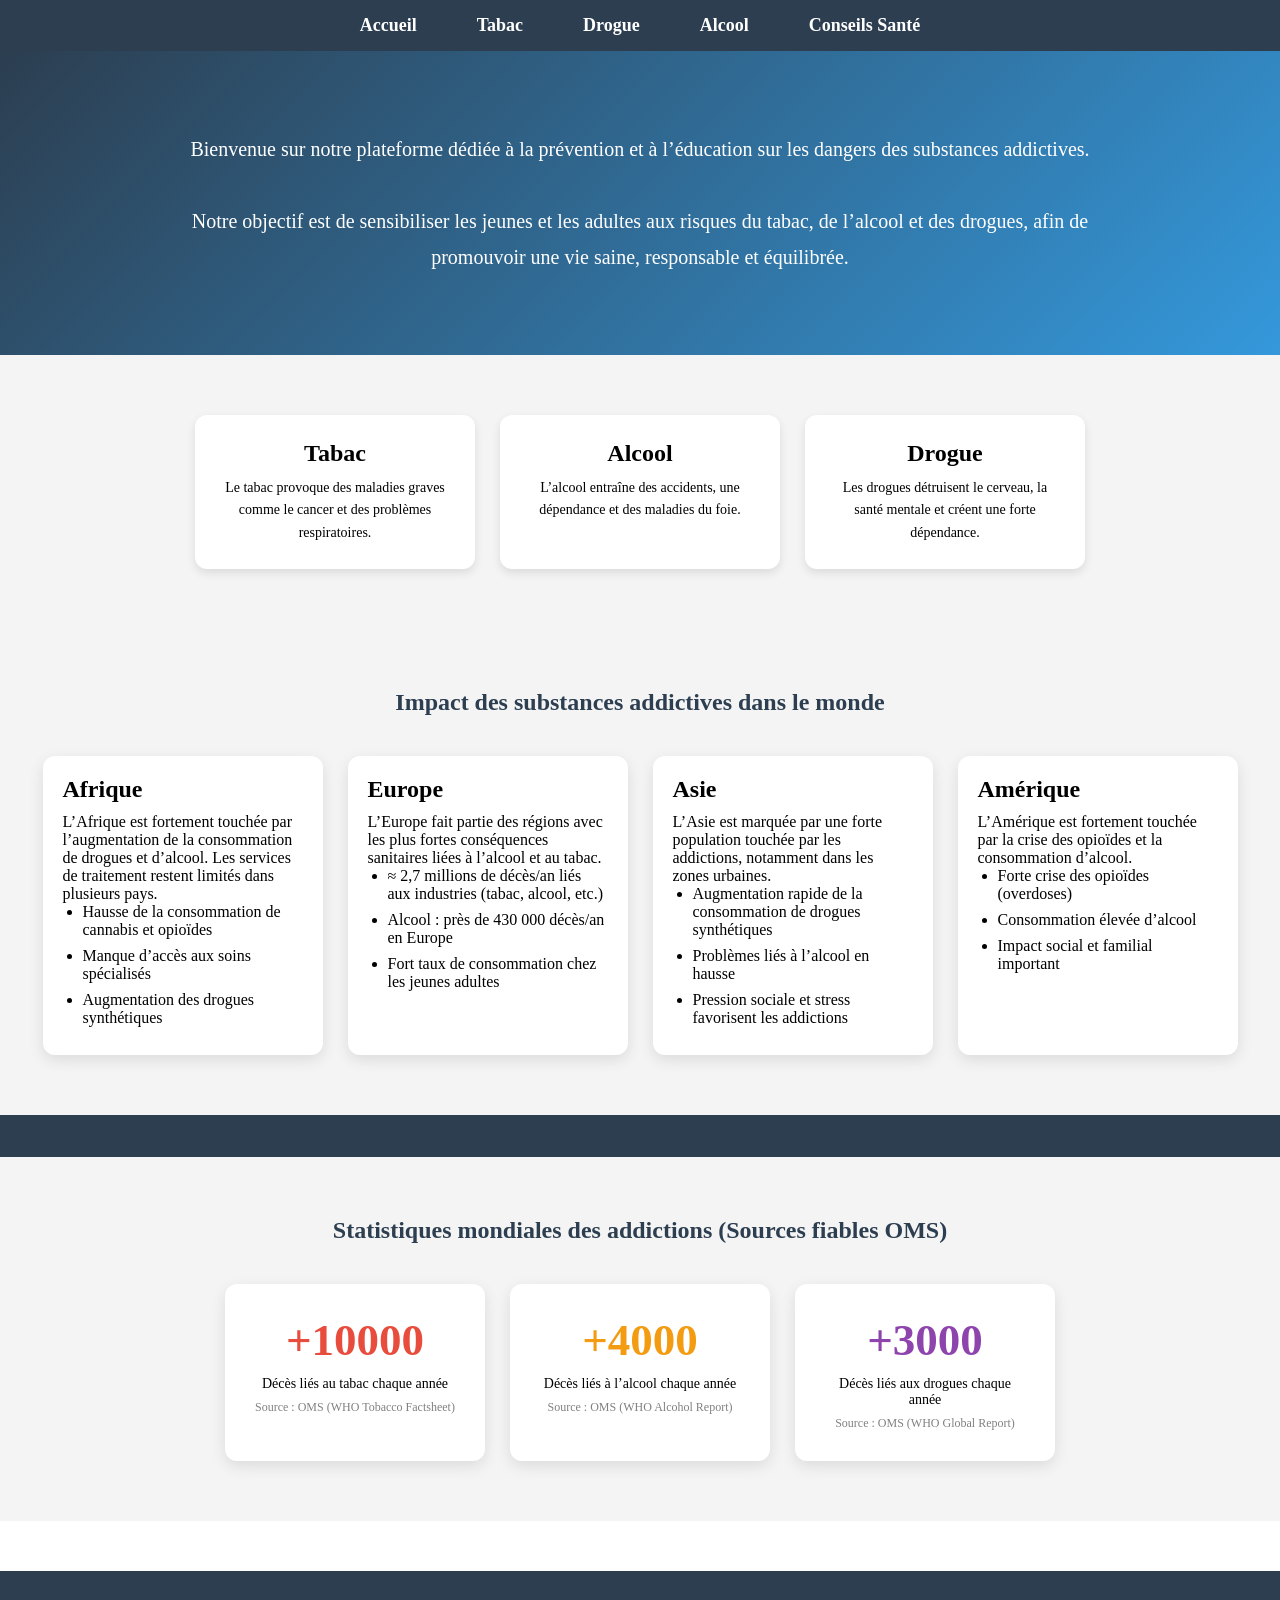
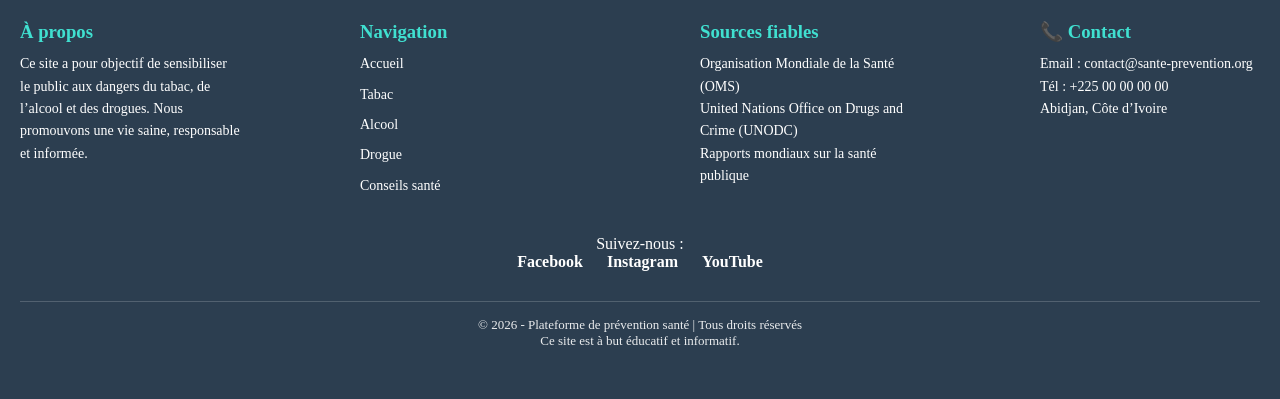
==== index.html @ 582581a9 "april_ project" ====
<!DOCTYPE html>
<html lang="en">
<head>
    <meta charset="UTF-8">
    <meta name="viewport" content="width=device-width, initial-scale=1.0">
    <title>Document</title>
    <link rel="stylesheet" href="style.css">
</head>
<body>
    <nav>
        <div class="navbar">
            <ul>
                <li><a href="#">Accueil</a></li>
                 <li><a href="#"> Tabac</a></li>
                <li><a href="#"> Drogue</a></li>
                <li><a href="#">Alcool</a></li>
                 <li><a href="#">Conseils Santé</a></li>
            </ul>
        </div>
    </nav>
   <header class="hero-header">
    <div class="text-anim">
        <p>
            Bienvenue sur notre plateforme dédiée à la prévention et à l’éducation sur les dangers des substances addictives.  
            <br><br>
            Notre objectif est de sensibiliser les jeunes et les adultes aux risques du tabac, de l’alcool et des drogues,  
            afin de promouvoir une vie saine, responsable et équilibrée.
        </p>
    </div>
</header>
<section class="container">

    <div class="box">
        <h2>Tabac</h2>
        <p>Le tabac provoque des maladies graves comme le cancer et des problèmes respiratoires.</p>
    </div>

    <div class="box">
        <h2>Alcool</h2>
        <p>L’alcool entraîne des accidents, une dépendance et des maladies du foie.</p>
    </div>

    <div class="box">
        <h2>Drogue</h2>
        <p>Les drogues détruisent le cerveau, la santé mentale et créent une forte dépendance.</p>
    </div>

</section>
<section class="stats-section">

    <h1>Impact des substances addictives dans le monde</h1>

    <div class="stats-container">

        <div class="stat-box">
            <h2>Afrique</h2>
            <p>
                L’Afrique est fortement touchée par l’augmentation de la consommation de drogues et d’alcool.  
                Les services de traitement restent limités dans plusieurs pays.
            </p>
            <ul>
                <li>Hausse de la consommation de cannabis et opioïdes</li>
                <li>Manque d’accès aux soins spécialisés</li>
                <li>Augmentation des drogues synthétiques</li>
            </ul>
        </div>

        <div class="stat-box">
            <h2>Europe</h2>
            <p>
                L’Europe fait partie des régions avec les plus fortes conséquences sanitaires liées à l’alcool et au tabac.
            </p>
            <ul>
                <li>≈ 2,7 millions de décès/an liés aux industries (tabac, alcool, etc.)</li>
                <li>Alcool : près de 430 000 décès/an en Europe</li>
                <li>Fort taux de consommation chez les jeunes adultes</li>
            </ul>
        </div>

        <div class="stat-box">
            <h2>Asie</h2>
            <p>
                L’Asie est marquée par une forte population touchée par les addictions, notamment dans les zones urbaines.
            </p>
            <ul>
                <li>Augmentation rapide de la consommation de drogues synthétiques</li>
                <li>Problèmes liés à l’alcool en hausse</li>
                <li>Pression sociale et stress favorisent les addictions</li>
            </ul>
        </div>

        <div class="stat-box">
            <h2>Amérique</h2>
            <p>
                L’Amérique est fortement touchée par la crise des opioïdes et la consommation d’alcool.
            </p>
            <ul>
                <li>Forte crise des opioïdes (overdoses)</li>
                <li>Consommation élevée d’alcool</li>
                <li>Impact social et familial important</li>
            </ul>
        </div>

    </div>

</section>
<div class="marquee">
    <p>
         La prévention des addictions est essentielle pour protéger la jeunesse •
         Tabac dangereux pour la santé •
        L’alcool peut causer des maladies graves •
        Les drogues détruisent le cerveau •
    </p>
</div>
<section class="counter-section">

    <h2>Statistiques mondiales des addictions (Sources fiables OMS)</h2>

    <div class="counter-container">

        <!-- TABAC -->
        <div class="counter-box tabac">
            <span class="counter" data-target="7000000">+10000</span>
            <p>Décès liés au tabac chaque année</p>
            <small>Source : OMS (WHO Tobacco Factsheet)</small>
        </div>

        <!-- ALCOOL -->
        <div class="counter-box alcool">
            <span class="counter" data-target="2600000">+4000</span>
            <p>Décès liés à l’alcool chaque année</p>
            <small>Source : OMS (WHO Alcohol Report)</small>
        </div>

        <!-- DROGUE -->
        <div class="counter-box drogue">
            <span class="counter" data-target="600000">+3000</span>
            <p> Décès liés aux drogues chaque année</p>
            <small>Source : OMS (WHO Global Report)</small>
        </div>

    </div>

</section>
<footer class="footer">

    <div class="footer-container">

        <!-- ABOUT -->
        <div class="footer-box">
            <h3> À propos</h3>
            <p>
                Ce site a pour objectif de sensibiliser le public aux dangers du tabac, de l’alcool et des drogues.  
                Nous promouvons une vie saine, responsable et informée.
            </p>
        </div>

        <!-- NAVIGATION -->
        <div class="footer-box">
            <h3> Navigation</h3>
            <ul>
                <li><a href="#accueil">Accueil</a></li>
                <li><a href="#tabac">Tabac</a></li>
                <li><a href="#alcool">Alcool</a></li>
                <li><a href="#drogue">Drogue</a></li>
                <li><a href="#conseils">Conseils santé</a></li>
            </ul>
        </div>

        <!-- SOURCES -->
        <div class="footer-box">
            <h3>Sources fiables</h3>
            <p>
                Organisation Mondiale de la Santé (OMS)<br>
                United Nations Office on Drugs and Crime (UNODC)<br>
                Rapports mondiaux sur la santé publique
            </p>
        </div>

        <!-- CONTACT -->
        <div class="footer-box">
            <h3>📞 Contact</h3>
            <p>Email : contact@sante-prevention.org</p>
            <p>Tél : +225 00 00 00 00</p>
            <p>Abidjan, Côte d’Ivoire</p>
        </div>

    </div>

    <!-- SOCIAL -->
    <div class="footer-social">
        <p> Suivez-nous :</p>
        <div class="icons">
            <a href="#">Facebook</a>
            <a href="#">Instagram</a>
            <a href="#">YouTube</a>
        </div>
    </div>

    <!-- BOTTOM -->
    <div class="footer-bottom">
        <p>© 2026 - Plateforme de prévention santé | Tous droits réservés</p>
        <p>Ce site est à but éducatif et informatif.</p>
    </div>

</footer>
</html>
---- style.css ----
*{
    box-sizing: border-box;
    margin: 0;
    padding: 0;
}
nav {
    background-color: #2c3e50;
    padding: 15px 0;
}


.navbar {
    width: 90%;
    margin: auto;
}

.navbar ul {
    list-style: none;
    display: flex;           
    justify-content: center;    
    align-items: center;        
    gap: 30px;                   
    margin: 0;
    padding: 0;
}

/* Élément de la liste */
.navbar ul li {
    display: inline;
}

/* Liens */
.navbar ul li a {
    text-decoration: none;
    color: white;
    font-size: 18px;
    font-weight: bold;
    padding: 10px 15px;
    transition: 0.3s;
    border-radius: 8px;
}

/* Effet au survol */
.navbar ul li a:hover {
    background-color: #3498db;
    color: white;
}.hero-header {
    background: linear-gradient(135deg, #2c3e50, #3498db);
    color: white;
    text-align: center;
    padding: 80px 20px;
    overflow: hidden;
}

/* Animation du texte */
.text-anim p {
    font-size: 20px;
    max-width: 900px;
    margin: auto;
    line-height: 1.8;

    animation: fadeSlide 2s ease-in-out;
}

/* Effet professionnel */
@keyframes fadeSlide {
    from {
        opacity: 0;
        transform: translateY(30px);
    }
    to {
        opacity: 1;
        transform: translateY(0);
    }
}

/* Petit effet sur les mots importants (optionnel) */
.text-anim p strong {
    color: #f1c40f;
}
.container {
    display: flex;
    justify-content: center;
    gap: 25px;
    flex-wrap: wrap; /* responsive mobile */
    padding: 60px 20px;
    background: #f4f4f4;
}

/* CARTES */
.box {
    width: 280px;
    background: white;
    padding: 25px;
    border-radius: 12px;
    text-align: center;
    box-shadow: 0 4px 10px rgba(0,0,0,0.1);
    transition: all 0.3s ease;
    cursor: pointer;
}

/* SURVOL (HOVER) */
.box:hover {
    transform: scale(1.08);
    background: #7298b1;
    color: white;
    box-shadow: 0 10px 25px rgba(0,0,0,0.3);
}

/* TITRES */
.box h2 {
    margin-bottom: 10px;
}

/* TEXTE */
.box p {
    font-size: 14px;
    line-height: 1.6;
}
.stats-section {
    padding: 60px 20px;
    background: #f4f4f4;
    text-align: center;
}

.stats-section h1 {
    color: #2c3e50;
    margin-bottom: 40px;
}

.stats-container {
    display: flex;
    justify-content: center;
    gap: 25px;
    flex-wrap: wrap; /* responsive */
}

/* CARTES */
.stat-box {
    width: 280px;
    background: white;
    padding: 20px;
    border-radius: 12px;
    box-shadow: 0 5px 15px rgba(0,0,0,0.1);
    transition: 0.3s ease;
    text-align: left;
}

/* HOVER PRO */
.stat-box:hover {
    transform: translateY(-10px);
    background: #7298b1;
    color: white;
}

/* TITRES */
.stat-box h2 {
    margin-bottom: 10px;
}

/* LISTE */
.stat-box ul {
    padding-left: 20px;
}

.stat-box li {
    margin-bottom: 8px;
}
.marquee {
    background: #2c3e50;
    color: white;
    overflow: hidden;
    white-space: nowrap;
    padding: 12px 0;

}

.marquee p {
    display: inline-block;
    padding-left: 100%;
    animation: scrollText 25s linear infinite;
    font-weight: bold;
}

/* animation */
@keyframes scrollText {
    0% {
        transform: translateX(0);
    }
    100% {
        transform: translateX(-100%);
    }
}
.counter-section {
    text-align: center;
    padding: 60px 20px;
    background: #f4f4f4;
}

.counter-section h2 {
    color: #2c3e50;
    margin-bottom: 40px;
}

.counter-container {
    display: flex;
    justify-content: center;
    gap: 25px;
    flex-wrap: wrap;
}

/* BASE CARD */
.counter-box {
    background: white;
    padding: 30px;
    border-radius: 12px;
    width: 260px;
    box-shadow: 0 5px 15px rgba(0,0,0,0.1);
    transition: 0.3s ease;
}

.counter-box:hover {
    transform: translateY(-10px);
}

/* NUMBERS */
.counter {
    font-size: 45px;
    font-weight: bold;
    display: block;
    margin-bottom: 10px;
}

/* TEXT */
.counter-box p {
    font-size: 14px;
    margin-bottom: 5px;
}

.counter-box small {
    font-size: 12px;
    color: gray;
}

/* COLORS */
.tabac .counter {
    color: #e74c3c;
}

.alcool .counter {
    color: #f39c12;
}

.drogue .counter {
    color: #8e44ad;
}
.footer {
    background: #2c3e50;
    color: white;
    padding: 50px 20px;
    margin-top: 50px;
}

/* CONTENEUR */
.footer-container {
    display: flex;
    justify-content: space-between;
    flex-wrap: wrap;
    gap: 30px;
}

/* BLOCS */
.footer-box {
    width: 220px;
}

.footer-box h3 {
    margin-bottom: 10px;
    color: turquoise;
}

.footer-box p,
.footer-box ul {
    font-size: 14px;
    line-height: 1.6;
}

/* LINKS */
.footer-box ul {
    list-style: none;
    padding: 0;
}

.footer-box ul li {
    margin-bottom: 8px;
}

.footer-box ul li a {
    color: white;
    text-decoration: none;
    transition: 0.3s;
}

.footer-box ul li a:hover {
    color: turquoise;
}

/* SOCIAL */
.footer-social {
    text-align: center;
    margin-top: 30px;
}

.footer-social .icons a {
    margin: 0 10px;
    color: white;
    text-decoration: none;
    font-weight: bold;
}

.footer-social .icons a:hover {
    color: blue;
}

/* BOTTOM */
.footer-bottom {
    text-align: center;
    margin-top: 30px;
    border-top: 1px solid rgba(255,255,255,0.2);
    padding-top: 15px;
    font-size: 13px;
    opacity: 0.9;
}
@media screen and (max-width: 768px) {

    /* NAVBAR */
    .navbar ul {
        flex-direction: column;
        gap: 10px;
    }

    /* HERO TEXT */
    .text-anim p {
        font-size: 16px;
        padding: 0 10px;
    }

    /* CARTES */
    .box,
    .stat-box,
    .counter-box {
        width: 90%;
    }

    /* ALIGNEMENTS */
    .container,
    .stats-container,
    .counter-container,
    .footer-container {
        flex-direction: column;
        align-items: center;
    }

    /* FOOTER */
    .footer-box {
        width: 100%;
        text-align: center;
    }
}
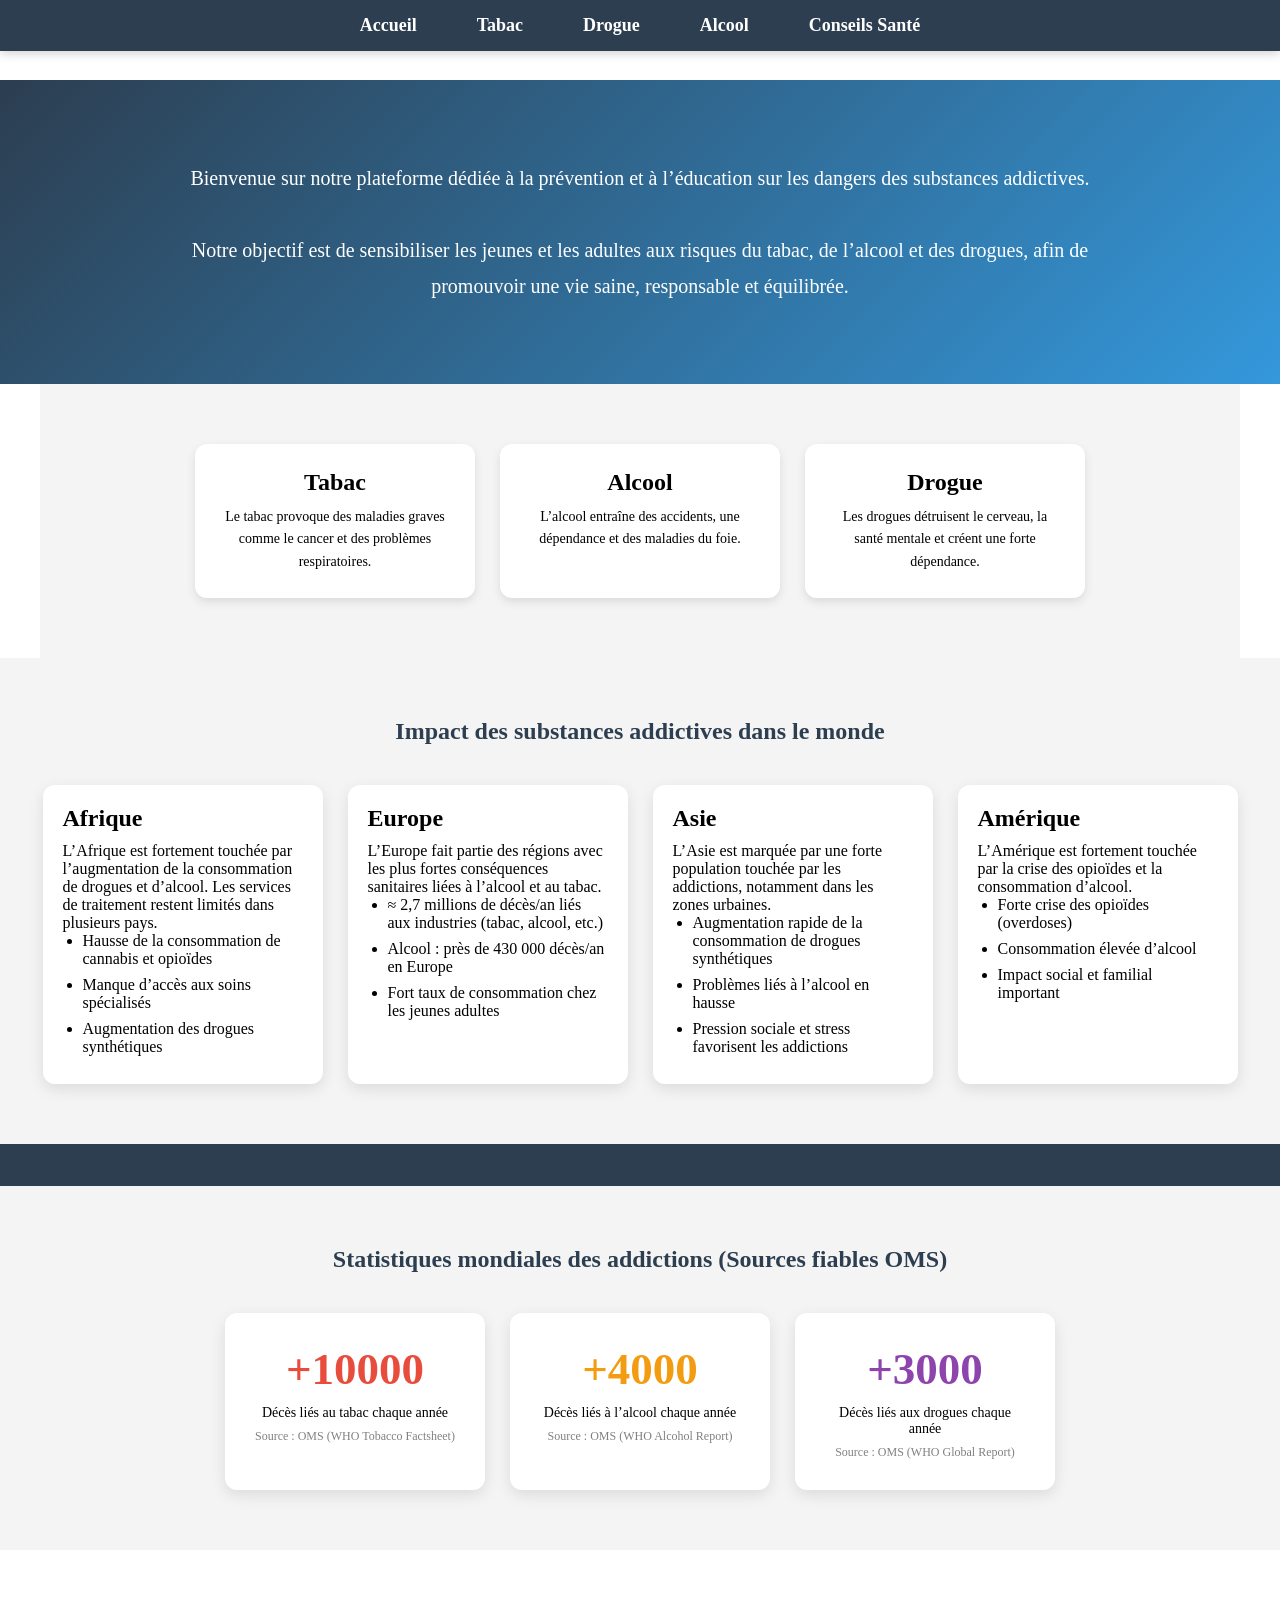
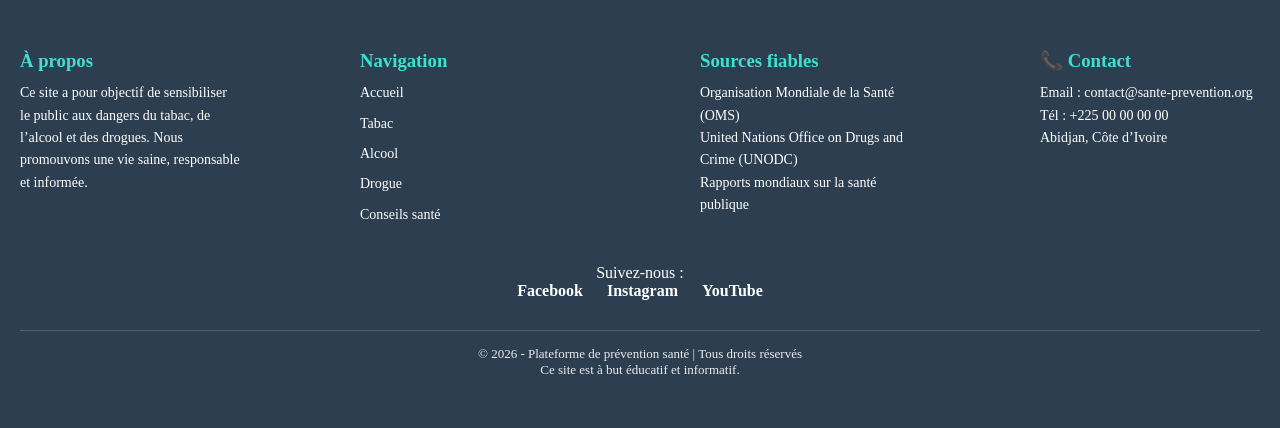
==== commit 6df060eb: "fin project" ====
--- a/index.html
+++ b/index.html
@@ -3,18 +3,18 @@
 <head>
     <meta charset="UTF-8">
     <meta name="viewport" content="width=device-width, initial-scale=1.0">
-    <title>Document</title>
+    <title>index</title>
     <link rel="stylesheet" href="style.css">
 </head>
 <body>
     <nav>
         <div class="navbar">
             <ul>
-                <li><a href="#">Accueil</a></li>
-                 <li><a href="#"> Tabac</a></li>
-                <li><a href="#"> Drogue</a></li>
-                <li><a href="#">Alcool</a></li>
-                 <li><a href="#">Conseils Santé</a></li>
+                <li><a href="index.html">Accueil</a></li>
+                <li><a href="Tabac.html"> Tabac</a></li>
+                <li><a href="Drogue.html"> Drogue</a></li>
+                <li><a href="Alcool.html">Alcool</a></li>
+                <li><a href="Conseils Santé.html">Conseils Santé</a></li>
             </ul>
         </div>
     </nav>
@@ -118,21 +118,18 @@
 
     <div class="counter-container">
 
-        <!-- TABAC -->
         <div class="counter-box tabac">
             <span class="counter" data-target="7000000">+10000</span>
             <p>Décès liés au tabac chaque année</p>
             <small>Source : OMS (WHO Tobacco Factsheet)</small>
         </div>
 
-        <!-- ALCOOL -->
         <div class="counter-box alcool">
             <span class="counter" data-target="2600000">+4000</span>
             <p>Décès liés à l’alcool chaque année</p>
             <small>Source : OMS (WHO Alcohol Report)</small>
         </div>
 
-        <!-- DROGUE -->
         <div class="counter-box drogue">
             <span class="counter" data-target="600000">+3000</span>
             <p> Décès liés aux drogues chaque année</p>
@@ -145,8 +142,6 @@
 <footer class="footer">
 
     <div class="footer-container">
-
-        <!-- ABOUT -->
         <div class="footer-box">
             <h3> À propos</h3>
             <p>
@@ -154,8 +149,6 @@
                 Nous promouvons une vie saine, responsable et informée.
             </p>
         </div>
-
-        <!-- NAVIGATION -->
         <div class="footer-box">
             <h3> Navigation</h3>
             <ul>
@@ -166,8 +159,6 @@
                 <li><a href="#conseils">Conseils santé</a></li>
             </ul>
         </div>
-
-        <!-- SOURCES -->
         <div class="footer-box">
             <h3>Sources fiables</h3>
             <p>
@@ -177,7 +168,6 @@
             </p>
         </div>
 
-        <!-- CONTACT -->
         <div class="footer-box">
             <h3>📞 Contact</h3>
             <p>Email : contact@sante-prevention.org</p>
@@ -187,7 +177,6 @@
 
     </div>
 
-    <!-- SOCIAL -->
     <div class="footer-social">
         <p> Suivez-nous :</p>
         <div class="icons">
@@ -197,7 +186,6 @@
         </div>
     </div>
 
-    <!-- BOTTOM -->
     <div class="footer-bottom">
         <p>© 2026 - Plateforme de prévention santé | Tous droits réservés</p>
         <p>Ce site est à but éducatif et informatif.</p>
--- a/style.css
+++ b/style.css
@@ -6,9 +6,18 @@
 nav {
     background-color: #2c3e50;
     padding: 15px 0;
-}
-
-
+    position: fixed;      
+    top: 0;              
+    left: 0;
+    width: 100%;      
+    z-index: 1000;        
+    background-color: #2c3e50;
+    box-shadow: 0 2px 10px rgba(0, 0, 0, 0.2);
+
+}
+body {
+    padding-top: 80px;
+} 
 .navbar {
     width: 90%;
     margin: auto;
@@ -23,13 +32,9 @@
     margin: 0;
     padding: 0;
 }
-
-/* Élément de la liste */
 .navbar ul li {
     display: inline;
 }
-
-/* Liens */
 .navbar ul li a {
     text-decoration: none;
     color: white;
@@ -39,8 +44,6 @@
     transition: 0.3s;
     border-radius: 8px;
 }
-
-/* Effet au survol */
 .navbar ul li a:hover {
     background-color: #3498db;
     color: white;
@@ -52,17 +55,14 @@
     overflow: hidden;
 }
 
-/* Animation du texte */
 .text-anim p {
     font-size: 20px;
     max-width: 900px;
     margin: auto;
     line-height: 1.8;
-
-    animation: fadeSlide 2s ease-in-out;
-}
-
-/* Effet professionnel */
+    animation: fadeSlide 5s ease-in-out;
+}
+
 @keyframes fadeSlide {
     from {
         opacity: 0;
@@ -74,20 +74,15 @@
     }
 }
 
-/* Petit effet sur les mots importants (optionnel) */
-.text-anim p strong {
-    color: #f1c40f;
-}
 .container {
     display: flex;
     justify-content: center;
     gap: 25px;
-    flex-wrap: wrap; /* responsive mobile */
+    flex-wrap: wrap;
     padding: 60px 20px;
     background: #f4f4f4;
 }
 
-/* CARTES */
 .box {
     width: 280px;
     background: white;
@@ -99,7 +94,7 @@
     cursor: pointer;
 }
 
-/* SURVOL (HOVER) */
+
 .box:hover {
     transform: scale(1.08);
     background: #7298b1;
@@ -107,12 +102,10 @@
     box-shadow: 0 10px 25px rgba(0,0,0,0.3);
 }
 
-/* TITRES */
 .box h2 {
     margin-bottom: 10px;
 }
 
-/* TEXTE */
 .box p {
     font-size: 14px;
     line-height: 1.6;
@@ -132,10 +125,8 @@
     display: flex;
     justify-content: center;
     gap: 25px;
-    flex-wrap: wrap; /* responsive */
-}
-
-/* CARTES */
+    flex-wrap: wrap; 
+}
 .stat-box {
     width: 280px;
     background: white;
@@ -146,19 +137,18 @@
     text-align: left;
 }
 
-/* HOVER PRO */
+  
 .stat-box:hover {
     transform: translateY(-10px);
     background: #7298b1;
     color: white;
 }
 
-/* TITRES */
+
 .stat-box h2 {
     margin-bottom: 10px;
 }
 
-/* LISTE */
 .stat-box ul {
     padding-left: 20px;
 }
@@ -182,7 +172,7 @@
     font-weight: bold;
 }
 
-/* animation */
+
 @keyframes scrollText {
     0% {
         transform: translateX(0);
@@ -208,8 +198,6 @@
     gap: 25px;
     flex-wrap: wrap;
 }
-
-/* BASE CARD */
 .counter-box {
     background: white;
     padding: 30px;
@@ -223,7 +211,7 @@
     transform: translateY(-10px);
 }
 
-/* NUMBERS */
+
 .counter {
     font-size: 45px;
     font-weight: bold;
@@ -231,7 +219,7 @@
     margin-bottom: 10px;
 }
 
-/* TEXT */
+
 .counter-box p {
     font-size: 14px;
     margin-bottom: 5px;
@@ -242,7 +230,6 @@
     color: gray;
 }
 
-/* COLORS */
 .tabac .counter {
     color: #e74c3c;
 }
@@ -261,7 +248,6 @@
     margin-top: 50px;
 }
 
-/* CONTENEUR */
 .footer-container {
     display: flex;
     justify-content: space-between;
@@ -269,7 +255,6 @@
     gap: 30px;
 }
 
-/* BLOCS */
 .footer-box {
     width: 220px;
 }
@@ -285,7 +270,6 @@
     line-height: 1.6;
 }
 
-/* LINKS */
 .footer-box ul {
     list-style: none;
     padding: 0;
@@ -305,7 +289,6 @@
     color: turquoise;
 }
 
-/* SOCIAL */
 .footer-social {
     text-align: center;
     margin-top: 30px;
@@ -322,7 +305,7 @@
     color: blue;
 }
 
-/* BOTTOM */
+
 .footer-bottom {
     text-align: center;
     margin-top: 30px;
@@ -333,26 +316,24 @@
 }
 @media screen and (max-width: 768px) {
 
-    /* NAVBAR */
     .navbar ul {
         flex-direction: column;
         gap: 10px;
     }
 
-    /* HERO TEXT */
     .text-anim p {
         font-size: 16px;
         padding: 0 10px;
     }
 
-    /* CARTES */
+ 
     .box,
     .stat-box,
     .counter-box {
         width: 90%;
     }
 
-    /* ALIGNEMENTS */
+
     .container,
     .stats-container,
     .counter-container,
@@ -361,9 +342,397 @@
         align-items: center;
     }
 
-    /* FOOTER */
+  
     .footer-box {
         width: 100%;
         text-align: center;
     }
+}
+.tabac-header {
+    background: rgb(72, 72, 180);
+    color: white;
+    text-align: center;
+    padding: 70px 20px;
+}
+.mon-tr-rapport{
+    width: 100%;
+    height: 600px;
+    /* border: 2px solid black;  */
+    display: flex;
+    gap: 100px;
+   
+  
+}
+.rap{
+    width: 360px;
+    height: 500px;
+    margin: 10px;
+}
+.rap-4{
+  width: 880px;
+  height: 500px;
+  /* border: 2px solid blue; */
+  margin: 10px;
+}
+.rap img{
+    width: 358px;
+    height: 498px;
+    border-radius: 8px;
+}
+.rap-4 h3{
+ text-align: center;
+ font-size: 1.3em;
+ color: rgb(46, 46, 161);
+ margin: 20px;
+}
+.sources-section {
+    padding: 60px 20px;
+    background: #f4f4f4;
+    text-align: center;
+}
+
+.sources-section h2 {
+    margin-bottom: 40px;
+    color: #2c3e50;
+    font-size: 28px;
+}
+
+
+.sources-container {
+    display: flex;
+    justify-content: center;
+    gap: 25px;
+    flex-wrap: wrap; 
+    
+}
+
+.source-card {
+    background: white;
+    width: 300px;
+    padding: 25px;
+    border-radius: 15px;
+    box-shadow: 0 6px 15px rgba(0,0,0,0.1);
+    transition: 0.3s ease;
+    text-align: left;
+}
+
+.source-card:hover {
+    transform: translateY(-10px);
+}
+
+.source-card h3 {
+    color: #e74c3c;
+    margin-bottom: 15px;
+}
+
+
+.source-card p {
+    font-size: 14px;
+    line-height: 1.6;
+    margin-bottom: 15px;
+}
+
+.source-card a {
+    text-decoration: none;
+    color: #3498db;
+    font-weight: bold;
+}
+
+.source-card a:hover {
+    color: #2c3e50;
+}
+.big-header{
+    width: 100%;
+    height: 120px;
+    background-color: #f4f4f4;
+    color: black;
+}
+.big-header h2 {
+  color:  rgb(136, 136, 193);
+  text-align: center;
+  font-size: 2em;
+}
+.big-header p{
+    text-align: center;
+}
+.insert-image{
+    width: 100%;
+    height: 600px;
+    /* border: 2px solid red; */
+    display: flex;
+    gap: 20px;
+    background-color: #f4f4f4;
+    
+}
+.inser-ss-image{
+    width: 350px;
+    height: 450px;
+    /* border: 2px solid blue; */
+    margin: 15px;
+    border-radius: 10px;
+   
+   
+}
+.inser-ss-image img{
+    width: 320px;
+    height: 290px;
+    border-radius: 6px;
+}
+.insert-image {
+    display: flex;
+    flex-wrap: wrap;
+    justify-content: center;
+    gap: 20px;
+    padding: 40px;
+}
+
+
+.inser-ss-image {
+    width: 300px;
+    /* border: 2px solid blue; */
+    border-radius: 12px;
+    overflow: hidden;
+    background: white;
+    box-shadow: 0 5px 15px rgba(0,0,0,0.1);
+    transition: 0.3s;
+}
+
+.inser-ss-image:hover {
+    transform: scale(1.05);
+}
+
+
+.img-box img {
+    width: 100%;
+    height: 180px;
+    object-fit: cover;
+    display: block;
+}
+
+
+.text-box {
+    padding: 15px;
+    text-align: center;
+}
+
+.text-box h3 {
+    color: #2c3e50;
+    margin-bottom: 10px;
+}
+
+.text-box p {
+    font-size: 14px;
+    color: #555;
+}
+.titre-alcool h3{
+    color: rgb(63, 63, 201);
+    text-align: center;
+    font-size: 2.1em;
+    background-color:cornflowerblue;
+    width: 100%;
+    height: 100px;
+}
+.titre-alcool h5{
+text-align: center;
+padding: 40px;
+font-family: Arial, Helvetica, sans-serif;
+font-size: 1.2rem;
+background-color: #f4f4f4;
+}
+.evops-idee{
+    position: relative;
+    width: 100%;
+}
+
+.evops-idee img{
+    width: 100%;
+    height: 700px;
+    object-fit: cover;
+    display: block;
+}
+
+.evops-idee h3{
+    position: absolute;
+    top: 50%;
+    left: 50%;
+    transform: translate(-50%, -50%);
+    color: white;
+    text-align: center;
+    font-size: 2.5rem;
+    text-shadow: 2px 2px 10px rgba(0, 0, 0, 0.8);
+    line-height: 1.5;
+}
+
+.evops-idee button{
+    padding: 15px 35px;
+    font-size: 1rem;
+    border: none;
+    border-radius: 10px;
+    background-color: rgb(158, 158, 220);
+    color: white;
+    cursor: pointer;
+    transition: 0.3s;
+}
+
+.evops-idee button:hover{
+    background-color: #1b0f9d;
+    transform: scale(1.05);
+}
+.stats{
+    display: flex;
+    justify-content: space-around;
+    align-items: center;
+    background: #f4f4f4;
+    color: black;
+    padding: 50px 20px;
+    text-align: center;
+    flex-wrap: wrap;
+}
+
+.stat{
+    margin: 20px;
+}
+
+.stat h2{
+    font-size: 3rem;
+    color: black;
+    margin-bottom: 10px;
+}
+
+.stat p{
+    font-size: 1.2rem;
+}
+.conseils-sante {
+    padding: 80px 20px;
+    background: linear-gradient(135deg, #f4f9ff, #dbeafe);
+    font-family: Arial, sans-serif;
+}
+
+.container {
+    max-width: 1200px;
+    margin: auto;
+    text-align: center;
+}
+
+.conseils-sante h1 {
+    font-size: 55px;
+    color: #0d47a1;
+    margin-bottom: 25px;
+    animation: fadeDown 1s ease;
+}
+
+.intro {
+    font-size: 22px;
+    line-height: 1.9;
+    color: #333;
+    max-width: 950px;
+    margin: auto;
+    margin-bottom: 70px;
+    animation: fadeUp 1.5s ease;
+}
+
+
+.conseils-grid,
+.temoignages-grid {
+    display: flex;
+    flex-wrap: wrap;
+    justify-content: center;
+    gap: 30px;
+    margin-bottom: 70px;
+}
+
+.conseil-card,
+.temoignage-card {
+    width: 340px;
+    background: #fff;
+    padding: 35px;
+    border-radius: 20px;
+    box-shadow: 0 10px 30px rgba(0,0,0,0.1);
+    transition: 0.4s;
+    animation: fadeUp 1s ease;
+}
+
+.conseil-card:hover,
+.temoignage-card:hover {
+    transform: translateY(-15px);
+    box-shadow: 0 20px 40px rgba(0,0,0,0.2);
+}
+
+.conseil-card h3,
+.temoignage-card h3 {
+    color: #1565c0;
+    font-size: 28px;
+    margin-bottom: 20px;
+}
+
+.conseil-card p,
+.temoignage-card p {
+    font-size: 18px;
+    line-height: 1.8;
+    color: #555;
+}
+
+
+.rendez-vous {
+    background: white;
+    padding: 50px;
+    border-radius: 20px;
+    margin-bottom: 80px;
+    box-shadow: 0 8px 25px rgba(0,0,0,0.1);
+    animation: fadeUp 1.2s ease;
+}
+
+.rendez-vous h2,
+.titre-temoignages {
+    font-size: 45px;
+    color: #0d47a1;
+    margin-bottom: 25px;
+}
+
+.rendez-vous p {
+    font-size: 21px;
+    line-height: 1.8;
+    color: #444;
+}
+
+.btn-container {
+    margin-top: 50px;
+}
+
+.btn-temoignages {
+    display: inline-block;
+    padding: 18px 45px;
+    background: #1565c0;
+    color: white;
+    text-decoration: none;
+    border-radius: 50px;
+    font-size: 20px;
+    transition: 0.4s;
+}
+
+.btn-temoignages:hover {
+    background: #0d47a1;
+    transform: scale(1.08);
+}
+
+@keyframes fadeDown {
+    from {
+        opacity: 0;
+        transform: translateY(-40px);
+    }
+    to {
+        opacity: 1;
+        transform: translateY(0);
+    }
+}
+
+@keyframes fadeUp {
+    from {
+        opacity: 0;
+        transform: translateY(50px);
+    }
+    to {
+        opacity: 1;
+        transform: translateY(0);
+    }
 }
